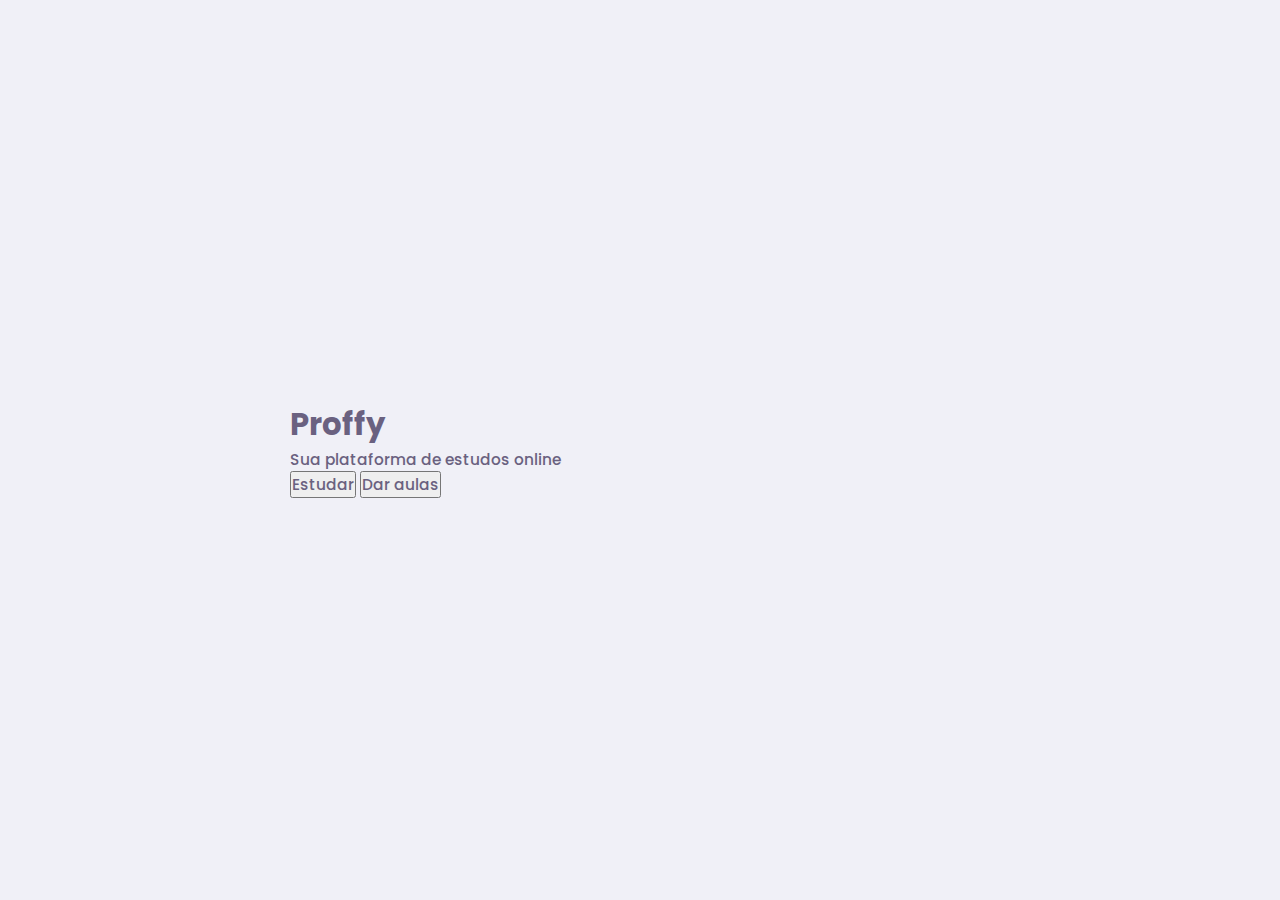
==== index.html @ 19292919 "Pasta de imagens,criacão html e css iniciais" ====
<!DOCTYPE html>
<html lang="pt-br">
<head>
    <meta charset="UTF-8">
    <meta name="viewport" content="width=device-width, initial-scale=1.0">
    <title>Proffy | Sua plataforma de estudos online</title>

    <link rel="stylesheet" href="style.css">

    <link href="https://fonts.googleapis.com/css2?family=Archivo:wght@400;700&amp;family=Poppins:wght@400;600&amp;display=swap" rel="stylesheet">
</head>
<body id="page-landing">

    <div id="container">
        <h1>Proffy</h1>
        <p>Sua plataforma de estudos online</p>
        <button>Estudar</button>
        <button>Dar aulas</button>
    </div>
</body>
</html>
---- style.css ----
:root {
    --color-background: #F0F0F7;
    --color-primary-lighter: #9871F5;
    --color-primary-light: #916BEA;
    --color-primary: #8257E5;
    --color-primary-dark: #774DD6;
    --color-primary-darker: #6842c2;
    --color-secondary: #04D361;
    --color-secondary-dark: #04BF58;
    --color-title-in-primary: #FFFFFF;
    --color-text-in-primary: #D4C2FF;
    --color-text-title: #32264D;
    --color-text-complement: #9C98A6;
    --color-text-base: #6A6180;
    --color-line-in-white: #E6E6F0;
    --color-input-background: #F8F8FC;
    --color-button-text: #FFFFFF;
    --color-box-base: #FFFFFF;
    --color-box-footer: #FAFAFC;
    --color-small-info: #C1BCCC;
    font-size: 60%; /* controle das medidas rem */
}

*{
    margin: 0;
    padding: 0;
    box-sizing: border-box;
}

html, body{
    height: 100vh;
}

body, input, button, textarea{
    font: 500 1.6rem Poppins;
    color: var(--color-text-base);
}

body{
    background-color: var(--color-background);
    display: flex;
    align-items: center;
    justify-content: center;
}

#container{
    width: 90vw;
    max-width: 700px;
}
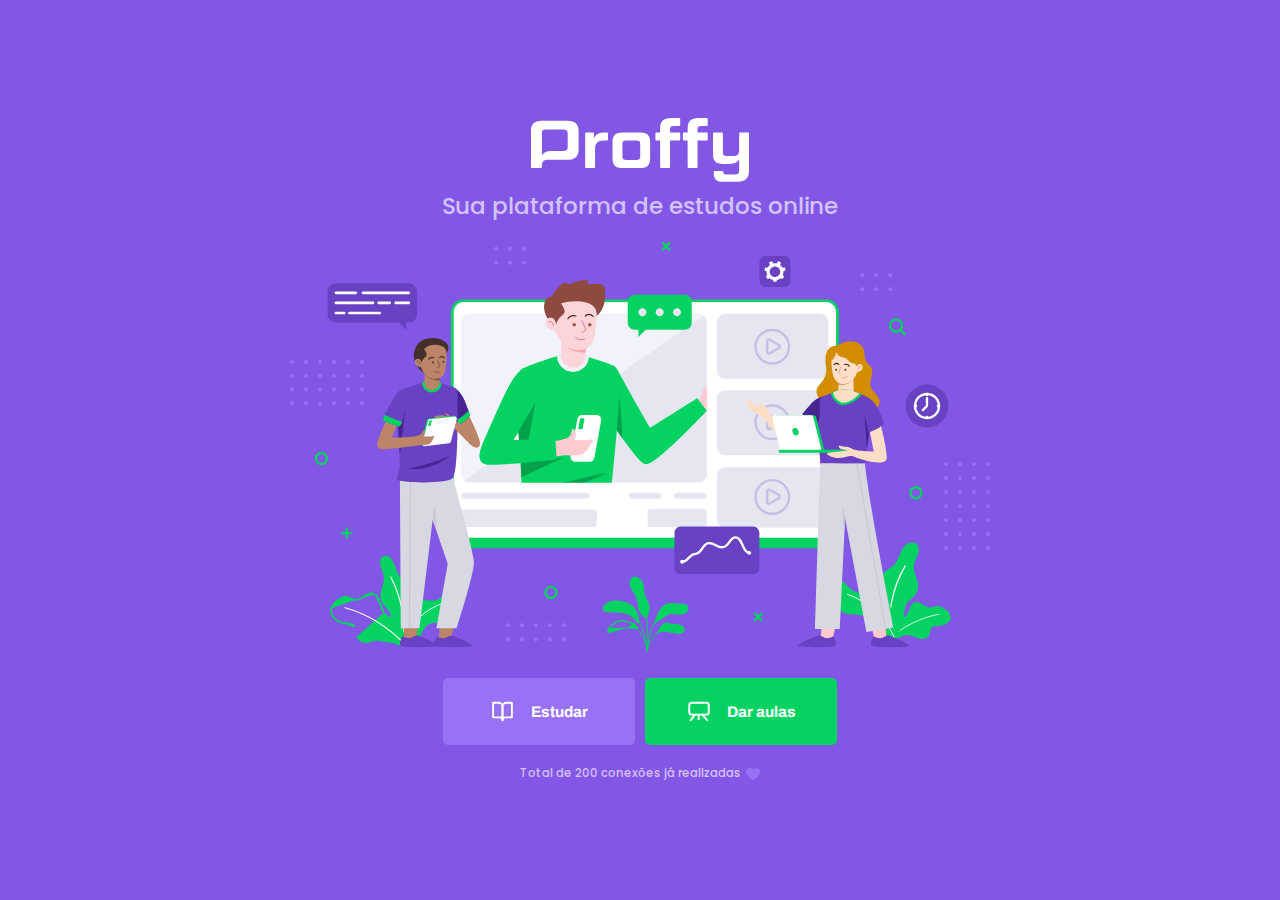
==== commit dd7d727f: "Criação css para landing page mobile. Arquivo CSS para pasta styles" ====
--- a/index.html
+++ b/index.html
@@ -5,17 +5,39 @@
     <meta name="viewport" content="width=device-width, initial-scale=1.0">
     <title>Proffy | Sua plataforma de estudos online</title>
 
-    <link rel="stylesheet" href="style.css">
+    <link rel="stylesheet" href="/styles/main.css">
 
     <link href="https://fonts.googleapis.com/css2?family=Archivo:wght@400;700&amp;family=Poppins:wght@400;600&amp;display=swap" rel="stylesheet">
+    <link rel="stylesheet" href="/styles/partials/landing-page.css">
 </head>
 <body id="page-landing">
 
     <div id="container">
-        <h1>Proffy</h1>
-        <p>Sua plataforma de estudos online</p>
-        <button>Estudar</button>
-        <button>Dar aulas</button>
+
+        <div class="logo-container">
+            <img src="/images/logo.svg" alt="Proffy">
+            <h2>Sua plataforma de estudos online</h2>
+        </div>
+
+        <img class="hero-image" src="/images/landing.svg" alt="Plataforma de estudos">
+
+        <div class="buttons-container">
+            <a href="/study.html" class="study">
+                <img src="/images/icons/study.svg" alt="Estudar">
+                Estudar
+            </a>
+
+            <a href="/give-classes.html" class="give-classes">
+                <img src="/images/icons/give-classes.svg" alt="Dar aulas">
+                Dar aulas
+            </a>
+        </div>
+
+        <p class="total-connections">
+            Total de 200 conexões já realizadas
+            <img src="/images/icons/purple-heart.svg" alt="Coração roxo">
+        </p>
+
     </div>
 </body>
 </html>--- a/styles/main.css
+++ b/styles/main.css
@@ -0,0 +1,50 @@
+:root {
+    --color-background: #F0F0F7;
+    --color-primary-lighter: #9871F5;
+    --color-primary-light: #916BEA;
+    --color-primary: #8257E5;
+    --color-primary-dark: #774DD6;
+    --color-primary-darker: #6842c2;
+    --color-secondary: #04D361;
+    --color-secondary-dark: #04BF58;
+    --color-title-in-primary: #FFFFFF;
+    --color-text-in-primary: #D4C2FF;
+    --color-text-title: #32264D;
+    --color-text-complement: #9C98A6;
+    --color-text-base: #6A6180;
+    --color-line-in-white: #E6E6F0;
+    --color-input-background: #F8F8FC;
+    --color-button-text: #FFFFFF;
+    --color-box-base: #FFFFFF;
+    --color-box-footer: #FAFAFC;
+    --color-small-info: #C1BCCC;
+    font-size: 60%; /* controle das medidas rem */
+}
+
+*{
+    margin: 0;
+    padding: 0;
+    box-sizing: border-box;
+}
+
+html, body{
+    height: 100vh;
+}
+
+body, input, button, textarea{
+    font: 500 1.6rem Poppins;
+    color: var(--color-text-base);
+}
+
+body{
+    background-color: var(--color-background);
+    display: flex;
+    align-items: center;
+    justify-content: center;
+}
+
+#container{
+    width: 90vw;
+    max-width: 700px;
+}
+   --- a/styles/partials/landing-page.css
+++ b/styles/partials/landing-page.css
@@ -0,0 +1,88 @@
+:root{
+    font-size: 40%;
+}
+
+#page-landing{
+    background-color: var(--color-primary);
+}
+
+#page-landing #container {
+    color: var(--color-text-in-primary);
+}
+
+.logo-container{
+    text-align: center;
+    margin-bottom: 3.2rem;
+}
+
+.logo-container img{
+    height: 10rem;  
+}
+
+.logo-container h2 {
+    font-weight: 500;
+    font-size: 3.6rem;
+    line-height: 4.6rem;
+    margin-top: 0.8rem;
+}
+
+.hero-image{
+    width: 100%;
+}
+
+.buttons-container{
+    display: flex;
+    justify-content: center;
+    margin: 3.2rem 0;
+}
+
+.buttons-container a{
+    width: 30rem;
+    height: 10.4rem;
+    border-radius: 0.8rem;
+    margin-right: 1.6rem;
+    font: 700 2.4rem Archivo;
+    color: var(--color-button-text);
+
+    display: flex;
+    align-items: center;
+    justify-content: center;
+
+    text-decoration: none;
+    transition: background 0.2s;
+}
+
+.buttons-container a img{
+    width: 4rem;
+    margin-right: 2.4rem;
+}
+
+.buttons-container a.study{
+    background: var(--color-primary-lighter);
+}
+
+.buttons-container a.study:hover{
+    background: var(--color-primary-light);
+}
+
+.buttons-container a.give-classes{
+    background: var(--color-secondary);
+    margin-right: 0;
+}
+
+.buttons-container a.give-classes:hover{
+    background: var(--color-secondary-dark);
+}
+
+.total-connections{
+    font-size: 1.8rem;
+    display: flex;
+    align-items: center;
+    justify-content: center;
+}
+
+.total-connections img{
+    margin-left: 0.8rem;
+}
+
+
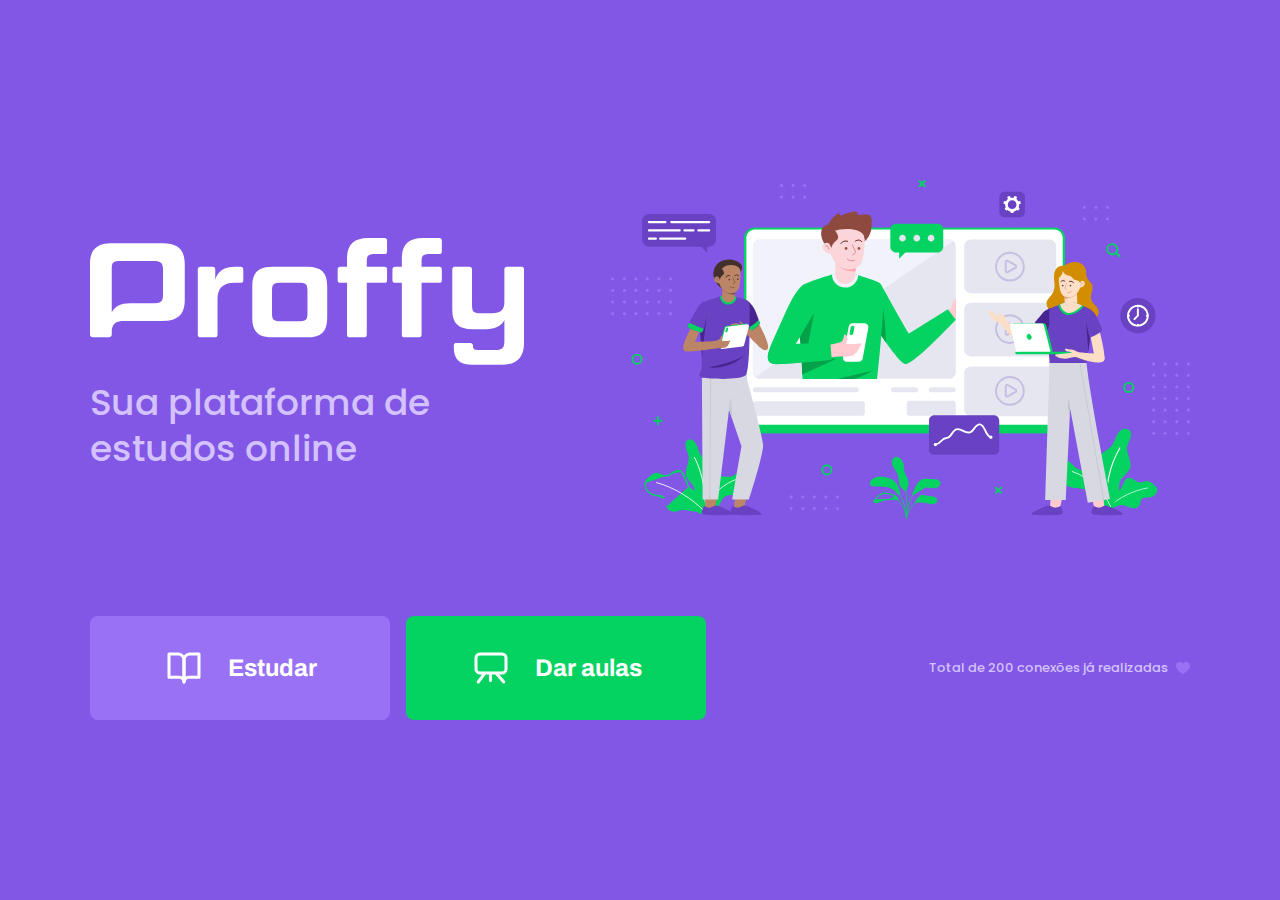
==== commit a8f59c02: "Refatorado css / criado header.css" ====
--- a/index.html
+++ b/index.html
@@ -3,12 +3,15 @@
 <head>
     <meta charset="UTF-8">
     <meta name="viewport" content="width=device-width, initial-scale=1.0">
+    <meta name="theme-color" content="#8257E5">
+
     <title>Proffy | Sua plataforma de estudos online</title>
+    <link rel="shortcut icon" href="/images/favicon.png" type="image/png">
 
     <link rel="stylesheet" href="/styles/main.css">
+    <link rel="stylesheet" href="/styles/partials/landing-page.css">
 
     <link href="https://fonts.googleapis.com/css2?family=Archivo:wght@400;700&amp;family=Poppins:wght@400;600&amp;display=swap" rel="stylesheet">
-    <link rel="stylesheet" href="/styles/partials/landing-page.css">
 </head>
 <body id="page-landing">
 
--- a/styles/main.css
+++ b/styles/main.css
@@ -47,4 +47,10 @@
     width: 90vw;
     max-width: 700px;
 }
+
+@media (min-width: 700px){
+    :root{
+        font-size: 62.5%;
+    }
+}
    --- a/styles/partials/landing-page.css
+++ b/styles/partials/landing-page.css
@@ -1,7 +1,3 @@
-:root{
-    font-size: 40%;
-}
-
 #page-landing{
     background-color: var(--color-primary);
 }
@@ -75,7 +71,7 @@
 }
 
 .total-connections{
-    font-size: 1.8rem;
+    font-size: 1.4rem;
     display: flex;
     align-items: center;
     justify-content: center;
@@ -85,4 +81,49 @@
     margin-left: 0.8rem;
 }
 
+@media (max-width: 699px){
+    :root{
+        font-size: 40%;
+    }
+}
 
+@media (min-width: 1100px){
+    #page-landing #container{
+        max-width: 1100px;
+        display: grid;
+        grid-template-columns: 2fr 1fr 2fr;
+        grid-template-rows: 350px 1fr;
+        grid-template-areas: 
+        "proffy image image" /*First line*/
+        "button button texting" /*Second line*/;
+        column-gap: 87px;
+        row-gap: 86px;
+    }
+
+    .logo-container{
+        grid-area: proffy;
+        text-align: initial;
+        align-self: center;
+        margin: 0
+    }
+
+    .logo-container img{
+        height: 100%;
+    }
+
+    .hero-image{
+        grid-area: image;
+    }
+
+    .buttons-container{
+        grid-area: button;
+        justify-content: flex-start;
+        margin: 0;
+    }
+
+    .total-connections{
+        grid-area: texting;
+        justify-self: end;
+        font-size: 1.3rem;
+    }
+}
